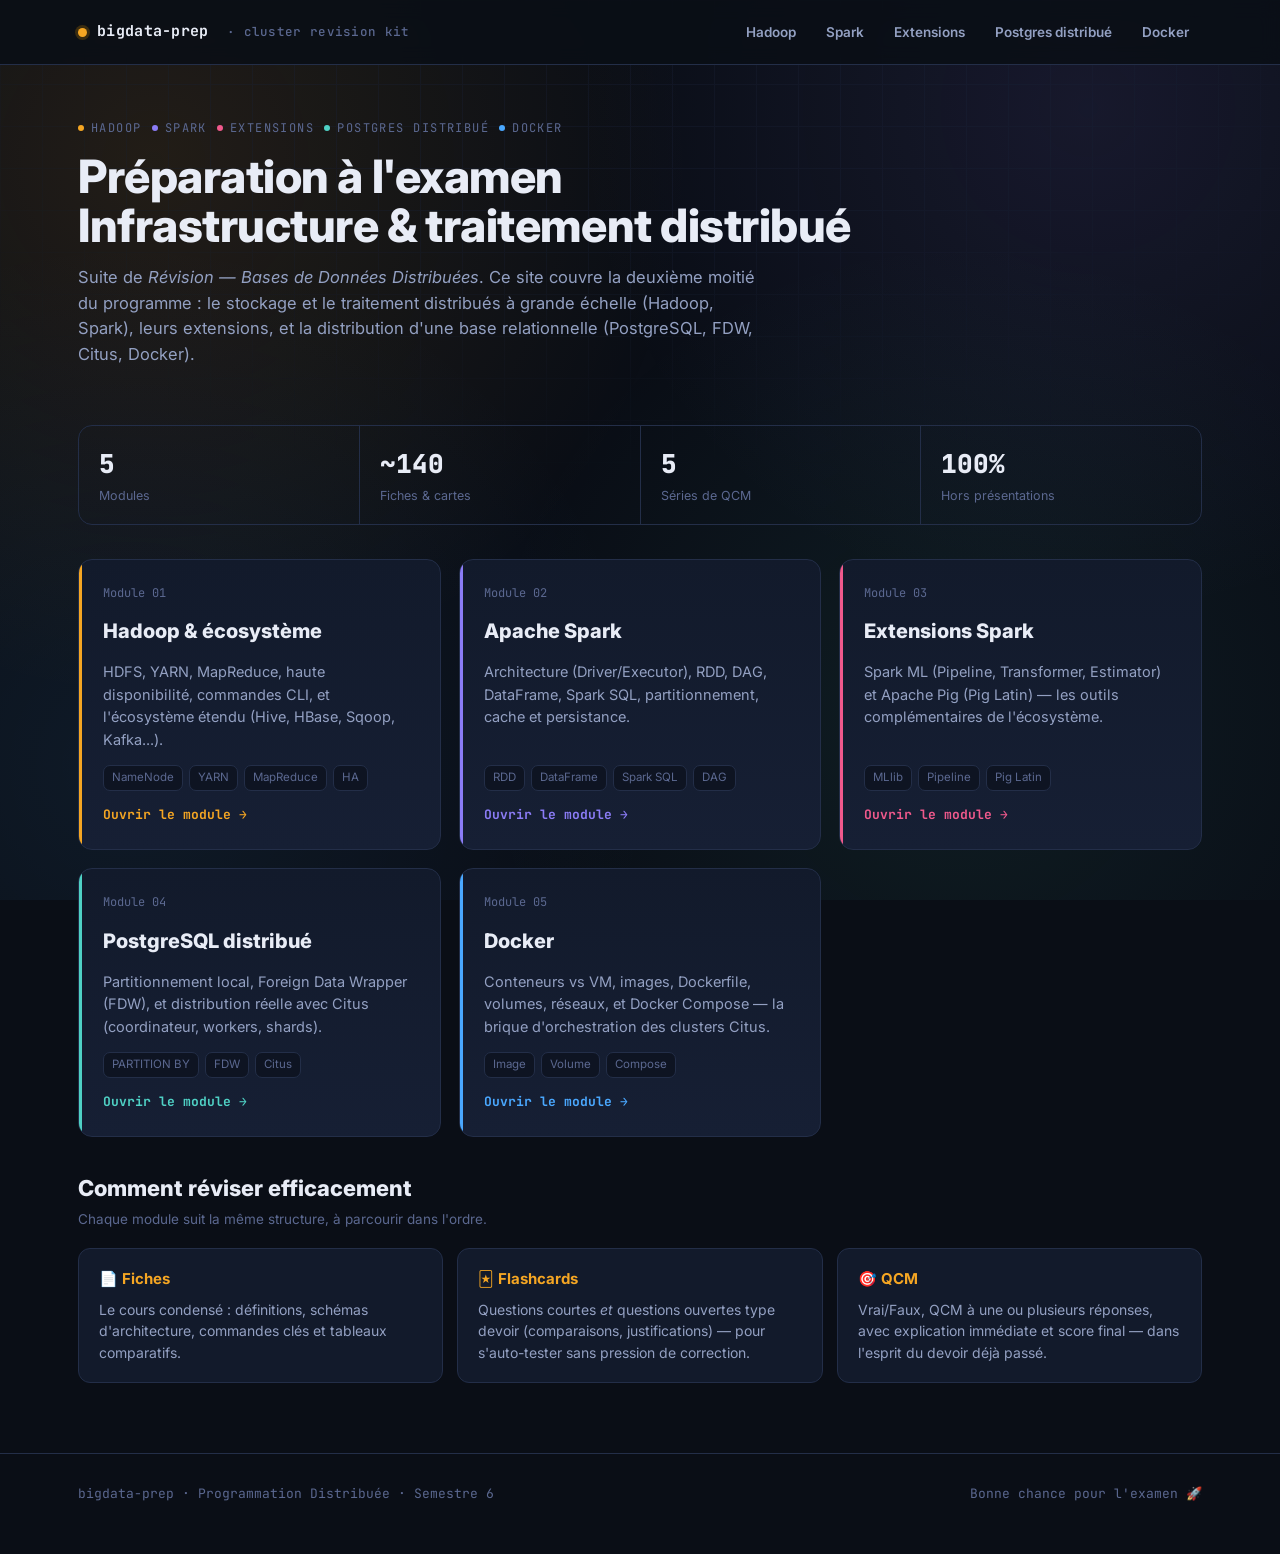
==== index.html @ 8fd40cf9 "first commit" ====
<!DOCTYPE html>
<html lang="fr">
<head>
<meta charset="UTF-8">
<meta name="viewport" content="width=device-width, initial-scale=1.0">
<title>bigdata-prep — Révision Infrastructure Big Data</title>
<link rel="stylesheet" href="style.css">
</head>
<body>
<div class="node-field"></div>

<header class="topbar">
  <div class="wrap">
    <div class="brand"><span class="dot"></span>bigdata-prep<small>&nbsp;· cluster revision kit</small></div>
    <nav class="nav-links">
      <a href="hadoop.html">Hadoop</a>
      <a href="spark.html">Spark</a>
      <a href="spark-extensions.html">Extensions</a>
      <a href="postgres-distribue.html">Postgres&nbsp;distribué</a>
      <a href="docker.html">Docker</a>
    </nav>
  </div>
</header>

<main class="wrap">
  <section class="page-hero">
    <div class="eyebrow">
      <span class="seg"><span class="dot" style="background:var(--hadoop)"></span>Hadoop</span>
      <span class="seg"><span class="dot" style="background:var(--spark)"></span>Spark</span>
      <span class="seg"><span class="dot" style="background:var(--ext)"></span>Extensions</span>
      <span class="seg"><span class="dot" style="background:var(--pg)"></span>Postgres distribué</span>
      <span class="seg"><span class="dot" style="background:var(--docker)"></span>Docker</span>
    </div>
    <h1 class="page-title">Préparation à l'examen<br>Infrastructure &amp; traitement distribué</h1>
    <p class="page-sub">
      Suite de <i>Révision — Bases de Données Distribuées</i>. Ce site couvre la deuxième moitié du programme :
      le stockage et le traitement distribués à grande échelle (Hadoop, Spark), leurs extensions,
      et la distribution d'une base relationnelle (PostgreSQL, FDW, Citus, Docker).
    </p>
  </section>

  <section class="stat-strip">
    <div class="stat"><div class="n">5</div><div class="l">Modules</div></div>
    <div class="stat"><div class="n">~140</div><div class="l">Fiches &amp; cartes</div></div>
    <div class="stat"><div class="n">5</div><div class="l">Séries de QCM</div></div>
    <div class="stat"><div class="n">100%</div><div class="l">Hors présentations</div></div>
  </section>

  <section class="module-grid">

    <a class="module-card" data-mod="hadoop" href="hadoop.html">
      <div class="accent-bar"></div>
      <div class="num">Module 01</div>
      <h3>Hadoop &amp; écosystème</h3>
      <p>HDFS, YARN, MapReduce, haute disponibilité, commandes CLI, et l'écosystème étendu (Hive, HBase, Sqoop, Kafka...).</p>
      <div class="tags">
        <span class="tag">NameNode</span><span class="tag">YARN</span><span class="tag">MapReduce</span><span class="tag">HA</span>
      </div>
      <div class="go">Ouvrir le module →</div>
    </a>

    <a class="module-card" data-mod="spark" href="spark.html">
      <div class="accent-bar"></div>
      <div class="num">Module 02</div>
      <h3>Apache Spark</h3>
      <p>Architecture (Driver/Executor), RDD, DAG, DataFrame, Spark SQL, partitionnement, cache et persistance.</p>
      <div class="tags">
        <span class="tag">RDD</span><span class="tag">DataFrame</span><span class="tag">Spark SQL</span><span class="tag">DAG</span>
      </div>
      <div class="go">Ouvrir le module →</div>
    </a>

    <a class="module-card" data-mod="ext" href="spark-extensions.html">
      <div class="accent-bar"></div>
      <div class="num">Module 03</div>
      <h3>Extensions Spark</h3>
      <p>Spark ML (Pipeline, Transformer, Estimator) et Apache Pig (Pig Latin) — les outils complémentaires de l'écosystème.</p>
      <div class="tags">
        <span class="tag">MLlib</span><span class="tag">Pipeline</span><span class="tag">Pig Latin</span>
      </div>
      <div class="go">Ouvrir le module →</div>
    </a>

    <a class="module-card" data-mod="pg" href="postgres-distribue.html">
      <div class="accent-bar"></div>
      <div class="num">Module 04</div>
      <h3>PostgreSQL distribué</h3>
      <p>Partitionnement local, Foreign Data Wrapper (FDW), et distribution réelle avec Citus (coordinateur, workers, shards).</p>
      <div class="tags">
        <span class="tag">PARTITION BY</span><span class="tag">FDW</span><span class="tag">Citus</span>
      </div>
      <div class="go">Ouvrir le module →</div>
    </a>

    <a class="module-card" data-mod="docker" href="docker.html">
      <div class="accent-bar"></div>
      <div class="num">Module 05</div>
      <h3>Docker</h3>
      <p>Conteneurs vs VM, images, Dockerfile, volumes, réseaux, et Docker Compose — la brique d'orchestration des clusters Citus.</p>
      <div class="tags">
        <span class="tag">Image</span><span class="tag">Volume</span><span class="tag">Compose</span>
      </div>
      <div class="go">Ouvrir le module →</div>
    </a>

  </section>

  <section class="fiche-section">
    <h2>Comment réviser efficacement</h2>
    <p class="desc">Chaque module suit la même structure, à parcourir dans l'ordre.</p>
    <div class="card-grid">
      <div class="def-card">
        <h4>📄 Fiches</h4>
        <p>Le cours condensé : définitions, schémas d'architecture, commandes clés et tableaux comparatifs.</p>
      </div>
      <div class="def-card">
        <h4>🃏 Flashcards</h4>
        <p>Questions courtes <i>et</i> questions ouvertes type devoir (comparaisons, justifications) — pour s'auto-tester sans pression de correction.</p>
      </div>
      <div class="def-card">
        <h4>🎯 QCM</h4>
        <p>Vrai/Faux, QCM à une ou plusieurs réponses, avec explication immédiate et score final — dans l'esprit du devoir déjà passé.</p>
      </div>
    </div>
  </section>
</main>

<footer>
  <div class="wrap">
    <p>bigdata-prep · Programmation Distribuée · Semestre 6</p>
    <p>Bonne chance pour l'examen 🚀</p>
  </div>
</footer>

</body>
</html>
---- style.css ----
/* ============================================================
   bigdata-prep — identité "control room" d'un cluster distribué
   ============================================================ */

@import url('https://fonts.googleapis.com/css2?family=JetBrains+Mono:wght@400;500;600;700;800&family=Inter:wght@400;500;600;700;800&display=swap');

:root{
  --bg:            #0a0e16;
  --bg-soft:       #0e1422;
  --panel:         #121a2b;
  --panel-2:       #161f34;
  --line:          #232e48;
  --line-soft:     #1a2338;
  --text:          #e8ecf6;
  --text-dim:      #93a0c2;
  --text-faint:    #5b6890;

  /* couleurs "shard" par module */
  --hadoop:   #f5a623;   /* amber / elephant */
  --hadoop-d: #3a2c10;
  --spark:    #8b7cf6;   /* violet / spark */
  --spark-d:  #241d40;
  --ext:      #f0598c;   /* rose / extensions */
  --ext-d:    #3a1726;
  --pg:       #4fd1c5;   /* teal / postgres-citus */
  --pg-d:     #0f2e2c;
  --docker:   #4aa8ff;   /* bleu / docker */
  --docker-d: #102338;

  --ok:    #3ddc97;
  --ko:    #ff6b6b;

  --radius: 14px;
  --mono: 'JetBrains Mono', monospace;
  --sans: 'Inter', system-ui, sans-serif;
}

*{ box-sizing:border-box; }
html{ scroll-behavior:smooth; }
body{
  margin:0;
  background:var(--bg);
  color:var(--text);
  font-family:var(--sans);
  line-height:1.55;
  -webkit-font-smoothing:antialiased;
}

/* --- fond "node map" : grille de points connectés, discret --- */
.node-field{
  position:fixed; inset:0; z-index:0; pointer-events:none;
  background-image:
    radial-gradient(circle at 12% 18%, rgba(245,166,35,.10) 0, transparent 40%),
    radial-gradient(circle at 85% 12%, rgba(139,124,246,.10) 0, transparent 38%),
    radial-gradient(circle at 75% 80%, rgba(79,209,197,.08) 0, transparent 40%),
    radial-gradient(circle at 10% 85%, rgba(74,168,255,.08) 0, transparent 38%);
}
.node-field::before{
  content:"";
  position:absolute; inset:0;
  background-image:
    linear-gradient(var(--line-soft) 1px, transparent 1px),
    linear-gradient(90deg, var(--line-soft) 1px, transparent 1px);
  background-size: 42px 42px;
  opacity:.35;
  mask-image: radial-gradient(ellipse 80% 60% at 50% 0%, #000 40%, transparent 90%);
}

a{ color:inherit; text-decoration:none; }
.wrap{ max-width:1180px; margin:0 auto; padding:0 28px; position:relative; z-index:1; }

/* ---------- topbar ---------- */
.topbar{
  position:sticky; top:0; z-index:50;
  background:rgba(10,14,22,.86);
  backdrop-filter:blur(10px);
  border-bottom:1px solid var(--line);
}
.topbar .wrap{ display:flex; align-items:center; justify-content:space-between; height:64px; }
.brand{ display:flex; align-items:center; gap:10px; font-family:var(--mono); font-weight:700; font-size:15px; letter-spacing:.02em; }
.brand .dot{ width:9px; height:9px; border-radius:50%; background:var(--hadoop); box-shadow:0 0 0 3px var(--hadoop-d); }
.brand small{ color:var(--text-faint); font-weight:500; }
.nav-links{ display:flex; gap:4px; flex-wrap:wrap; }
.nav-links a{
  font-size:13.5px; font-weight:600; color:var(--text-dim);
  padding:8px 12px; border-radius:9px; transition:.15s;
  border:1px solid transparent;
}
.nav-links a:hover{ color:var(--text); background:var(--panel); border-color:var(--line); }
.nav-links a.active{ color:var(--bg); background:var(--text); }

/* ---------- hero / page header ---------- */
.page-hero{ padding:54px 0 30px; }
.eyebrow{
  font-family:var(--mono); font-size:12px; letter-spacing:.12em; text-transform:uppercase;
  color:var(--text-faint); display:flex; align-items:center; gap:10px; margin-bottom:14px;
}
.eyebrow .seg{ display:flex; align-items:center; gap:7px; }
.eyebrow .seg .dot{ width:6px; height:6px; border-radius:50%; }
h1.page-title{
  font-size:clamp(30px,4.4vw,46px); line-height:1.08; margin:0 0 14px;
  font-weight:800; letter-spacing:-0.01em;
}
.page-sub{ color:var(--text-dim); font-size:16.5px; max-width:680px; margin:0; }

/* ---------- module chip / accent system ---------- */
.chip{
  display:inline-flex; align-items:center; gap:6px;
  font-family:var(--mono); font-size:11.5px; font-weight:700; letter-spacing:.04em;
  padding:5px 10px; border-radius:999px; text-transform:uppercase;
}
[data-mod="hadoop"]  .chip, .chip.hadoop  { background:var(--hadoop-d); color:var(--hadoop); }
[data-mod="spark"]   .chip, .chip.spark   { background:var(--spark-d);  color:var(--spark); }
[data-mod="ext"]     .chip, .chip.ext     { background:var(--ext-d);    color:var(--ext); }
[data-mod="pg"]      .chip, .chip.pg      { background:var(--pg-d);     color:var(--pg); }
[data-mod="docker"]  .chip, .chip.docker  { background:var(--docker-d); color:var(--docker); }

/* ---------- module cards (accueil) ---------- */
.module-grid{ display:grid; grid-template-columns:repeat(auto-fit,minmax(290px,1fr)); gap:18px; margin:34px 0; }
.module-card{
  position:relative; overflow:hidden;
  background:linear-gradient(180deg,var(--panel),var(--panel-2));
  border:1px solid var(--line); border-radius:var(--radius);
  padding:24px; transition:.2s; display:flex; flex-direction:column; gap:14px;
}
.module-card:hover{ transform:translateY(-3px); border-color:var(--accent,var(--line)); box-shadow:0 14px 30px -16px rgba(0,0,0,.6); }
.module-card .num{ font-family:var(--mono); font-size:12px; color:var(--text-faint); }
.module-card h3{ font-size:20px; margin:0; font-weight:800; }
.module-card p{ color:var(--text-dim); font-size:14.5px; margin:0; flex:1; }
.module-card .tags{ display:flex; flex-wrap:wrap; gap:6px; }
.module-card .tag{ font-size:11.5px; color:var(--text-faint); background:var(--bg-soft); border:1px solid var(--line); padding:3px 8px; border-radius:7px; }
.module-card .go{ font-family:var(--mono); font-size:13px; font-weight:700; display:flex; align-items:center; gap:6px; }
.module-card[data-mod="hadoop"]{ --accent:var(--hadoop); }
.module-card[data-mod="spark"]{ --accent:var(--spark); }
.module-card[data-mod="ext"]{ --accent:var(--ext); }
.module-card[data-mod="pg"]{ --accent:var(--pg); }
.module-card[data-mod="docker"]{ --accent:var(--docker); }
.module-card[data-mod] .go{ color:var(--accent); }
.module-card .accent-bar{ position:absolute; left:0; top:0; bottom:0; width:3px; background:var(--accent); }

/* ---------- stat strip ---------- */
.stat-strip{ display:flex; gap:0; border:1px solid var(--line); border-radius:var(--radius); overflow:hidden; margin:28px 0; }
.stat{ flex:1; padding:18px 20px; border-right:1px solid var(--line); }
.stat:last-child{ border-right:none; }
.stat .n{ font-family:var(--mono); font-size:26px; font-weight:800; }
.stat .l{ color:var(--text-faint); font-size:12.5px; margin-top:2px; }

/* ---------- tabs (Fiches / Flashcards / QCM) ---------- */
.tabs{ display:flex; gap:8px; margin:36px 0 22px; border-bottom:1px solid var(--line); padding-bottom:0; flex-wrap:wrap; }
.tab-btn{
  font-family:var(--mono); font-size:13.5px; font-weight:700; color:var(--text-dim);
  background:none; border:none; padding:12px 16px; cursor:pointer;
  border-bottom:2px solid transparent; transition:.15s; display:flex; align-items:center; gap:8px;
}
.tab-btn:hover{ color:var(--text); }
.tab-btn.active{ color:var(--text); border-bottom-color:var(--accent,var(--hadoop)); }
.tab-panel{ display:none; }
.tab-panel.active{ display:block; animation:fadein .25s ease; }
@keyframes fadein{ from{opacity:0; transform:translateY(4px);} to{opacity:1; transform:none;} }

/* ---------- fiches ---------- */
.fiche-section{ margin-bottom:40px; }
.fiche-section h2{
  font-size:22px; font-weight:800; margin:0 0 4px; display:flex; align-items:center; gap:10px;
}
.fiche-section .desc{ color:var(--text-faint); font-size:13.5px; margin:0 0 18px; }
.card-grid{ display:grid; grid-template-columns:repeat(auto-fit,minmax(280px,1fr)); gap:14px; }
.def-card{
  background:var(--panel); border:1px solid var(--line); border-radius:12px; padding:18px 20px;
}
.def-card h4{ margin:0 0 8px; font-size:15px; font-weight:700; color:var(--accent,var(--hadoop)); display:flex; align-items:center; gap:8px; }
.def-card p, .def-card li{ font-size:14px; color:var(--text-dim); margin:0; }
.def-card ul{ margin:6px 0 0; padding-left:18px; display:flex; flex-direction:column; gap:5px; }
.def-card.wide{ grid-column:1/-1; }
.def-card .badge-row{ display:flex; gap:6px; flex-wrap:wrap; margin-top:10px; }
.mini-badge{ font-family:var(--mono); font-size:10.5px; background:var(--bg-soft); border:1px solid var(--line); padding:2px 7px; border-radius:6px; color:var(--text-faint); }

.warn-box{
  border:1px solid #4a3210; background:#1c1206; border-radius:12px; padding:14px 18px; margin:14px 0;
  font-size:13.5px; color:#f4c673; display:flex; gap:10px;
}
.warn-box b{ color:#ffd98a; }

table.fiche-table{ width:100%; border-collapse:collapse; font-size:13.5px; margin:8px 0; }
table.fiche-table th, table.fiche-table td{ text-align:left; padding:9px 12px; border-bottom:1px solid var(--line); }
table.fiche-table th{ color:var(--text-faint); font-family:var(--mono); font-size:11.5px; text-transform:uppercase; letter-spacing:.04em; }
table.fiche-table td{ color:var(--text-dim); }
table.fiche-table tr:last-child td{ border-bottom:none; }

pre.code-block{
  background:#070a11; border:1px solid var(--line); border-radius:10px; padding:14px 16px;
  font-family:var(--mono); font-size:12.5px; line-height:1.6; overflow-x:auto; color:#cdd6ee;
  margin:10px 0;
}
pre.code-block .c{ color:#5b6890; }
pre.code-block .k{ color:#8b7cf6; }
pre.code-block .s{ color:#3ddc97; }
pre.code-block .f{ color:#f5a623; }

/* ---------- flashcards ---------- */
.fc-toolbar{ display:flex; justify-content:space-between; align-items:center; gap:14px; margin-bottom:18px; flex-wrap:wrap; }
.fc-progress{ font-family:var(--mono); font-size:13px; color:var(--text-faint); }
.fc-btn{
  font-family:var(--mono); font-size:13px; font-weight:700; color:var(--text);
  background:var(--panel); border:1px solid var(--line); padding:9px 14px; border-radius:9px; cursor:pointer; transition:.15s;
  display:flex; align-items:center; gap:6px;
}
.fc-btn:hover{ background:var(--panel-2); border-color:var(--accent,var(--hadoop)); }
.fc-stage{ display:flex; flex-direction:column; align-items:center; gap:18px; }
.flashcard{
  width:100%; max-width:620px; min-height:260px; perspective:1400px; cursor:pointer;
}
.flashcard-inner{
  position:relative; width:100%; height:100%; min-height:260px; transition:transform .5s cubic-bezier(.4,.2,.2,1);
  transform-style:preserve-3d;
}
.flashcard.flipped .flashcard-inner{ transform:rotateY(180deg); }
.fc-face{
  position:absolute; inset:0; backface-visibility:hidden;
  border-radius:16px; border:1px solid var(--line);
  display:flex; flex-direction:column; justify-content:center; align-items:center; text-align:center;
  padding:34px; background:linear-gradient(165deg,var(--panel),var(--panel-2));
}
.fc-face .fc-tag{ position:absolute; top:16px; left:16px; }
.fc-face .fc-hint{ position:absolute; bottom:16px; font-family:var(--mono); font-size:11px; color:var(--text-faint); }
.fc-face p{ font-size:17px; font-weight:600; margin:0; line-height:1.5; }
.fc-face.back{ transform:rotateY(180deg); }
.fc-face.back p{ font-size:14.5px; font-weight:500; color:var(--text-dim); text-align:left; }
.fc-nav{ display:flex; gap:10px; align-items:center; }
.fc-nav .count{ font-family:var(--mono); font-size:13px; color:var(--text-faint); min-width:60px; text-align:center; }

/* ---------- QCM amélioré ---------- */
.qcm-head{ display:flex; justify-content:space-between; align-items:flex-end; gap:20px; flex-wrap:wrap; margin-bottom:18px; }
.qcm-meter{ flex:1; min-width:220px; }
.qcm-bar{ height:8px; border-radius:999px; background:var(--bg-soft); border:1px solid var(--line); overflow:hidden; }
.qcm-bar-fill{ height:100%; background:linear-gradient(90deg,var(--accent,var(--hadoop)),#fff2); border-radius:999px; transition:width .3s; }
.qcm-meter-label{ font-family:var(--mono); font-size:12px; color:var(--text-faint); margin-top:6px; display:flex; justify-content:space-between; }
.qcm-score-pill{
  font-family:var(--mono); font-weight:700; font-size:13px; padding:8px 14px; border-radius:10px;
  background:var(--panel); border:1px solid var(--line); white-space:nowrap;
}
.qcm-card{
  background:linear-gradient(165deg,var(--panel),var(--panel-2)); border:1px solid var(--line); border-radius:16px; padding:30px;
}
.qcm-kind{ font-family:var(--mono); font-size:11px; text-transform:uppercase; letter-spacing:.08em; color:var(--text-faint); margin-bottom:10px; }
.qcm-q{ font-size:18px; font-weight:700; margin:0 0 22px; line-height:1.45; }
.qcm-opts{ display:flex; flex-direction:column; gap:10px; }
.qcm-opt{
  text-align:left; background:var(--bg-soft); border:1px solid var(--line); border-radius:11px;
  padding:13px 16px; font-size:14.5px; color:var(--text); cursor:pointer; transition:.15s;
  display:flex; align-items:center; gap:10px;
}
.qcm-opt:hover{ border-color:var(--accent,var(--hadoop)); }
.qcm-opt .mark{ width:20px; height:20px; border-radius:6px; border:1px solid var(--line-soft); flex-shrink:0; display:flex; align-items:center; justify-content:center; font-size:12px; }
.qcm-opt.tf{ flex:1; justify-content:center; text-align:center; }
.qcm-opts.tf-row{ flex-direction:row; }
.qcm-opt.correct{ border-color:var(--ok); background:#0d2419; }
.qcm-opt.correct .mark{ background:var(--ok); border-color:var(--ok); color:#06150d; }
.qcm-opt.wrong{ border-color:var(--ko); background:#2a1212; }
.qcm-opt.wrong .mark{ background:var(--ko); border-color:var(--ko); color:#2a0606; }
.qcm-opt.disabled{ cursor:default; }
.qcm-opt.muted{ opacity:.5; }
.qcm-explain{
  margin-top:18px; padding:14px 16px; border-radius:11px; font-size:13.5px; line-height:1.55;
  background:var(--bg-soft); border:1px solid var(--line); color:var(--text-dim); display:none;
}
.qcm-explain.show{ display:block; animation:fadein .2s ease; }
.qcm-explain b{ color:var(--text); }
.qcm-foot{ display:flex; justify-content:space-between; align-items:center; margin-top:22px; }
.qcm-next{
  font-family:var(--mono); font-weight:700; font-size:13.5px; background:var(--text); color:var(--bg);
  border:none; padding:11px 20px; border-radius:10px; cursor:pointer; opacity:0; pointer-events:none; transition:.2s;
}
.qcm-next.show{ opacity:1; pointer-events:auto; }
.qcm-result{ text-align:center; padding:48px 24px; }
.qcm-result .ring{ width:130px; height:130px; margin:0 auto 20px; border-radius:50%; display:flex; align-items:center; justify-content:center; font-family:var(--mono); font-size:28px; font-weight:800; border:6px solid var(--line); }
.qcm-result h3{ font-size:22px; margin:0 0 8px; }
.qcm-result p{ color:var(--text-dim); margin:0 0 24px; }

/* ---------- footer ---------- */
footer{ border-top:1px solid var(--line); margin-top:70px; padding:30px 0 50px; }
footer .wrap{ display:flex; justify-content:space-between; align-items:center; flex-wrap:wrap; gap:10px; }
footer p{ color:var(--text-faint); font-size:13px; margin:0; font-family:var(--mono); }

/* ---------- responsive ---------- */
@media (max-width:640px){
  .nav-links{ display:none; }
  .qcm-card{ padding:20px; }
  .qcm-head{ flex-direction:column; align-items:stretch; }
}
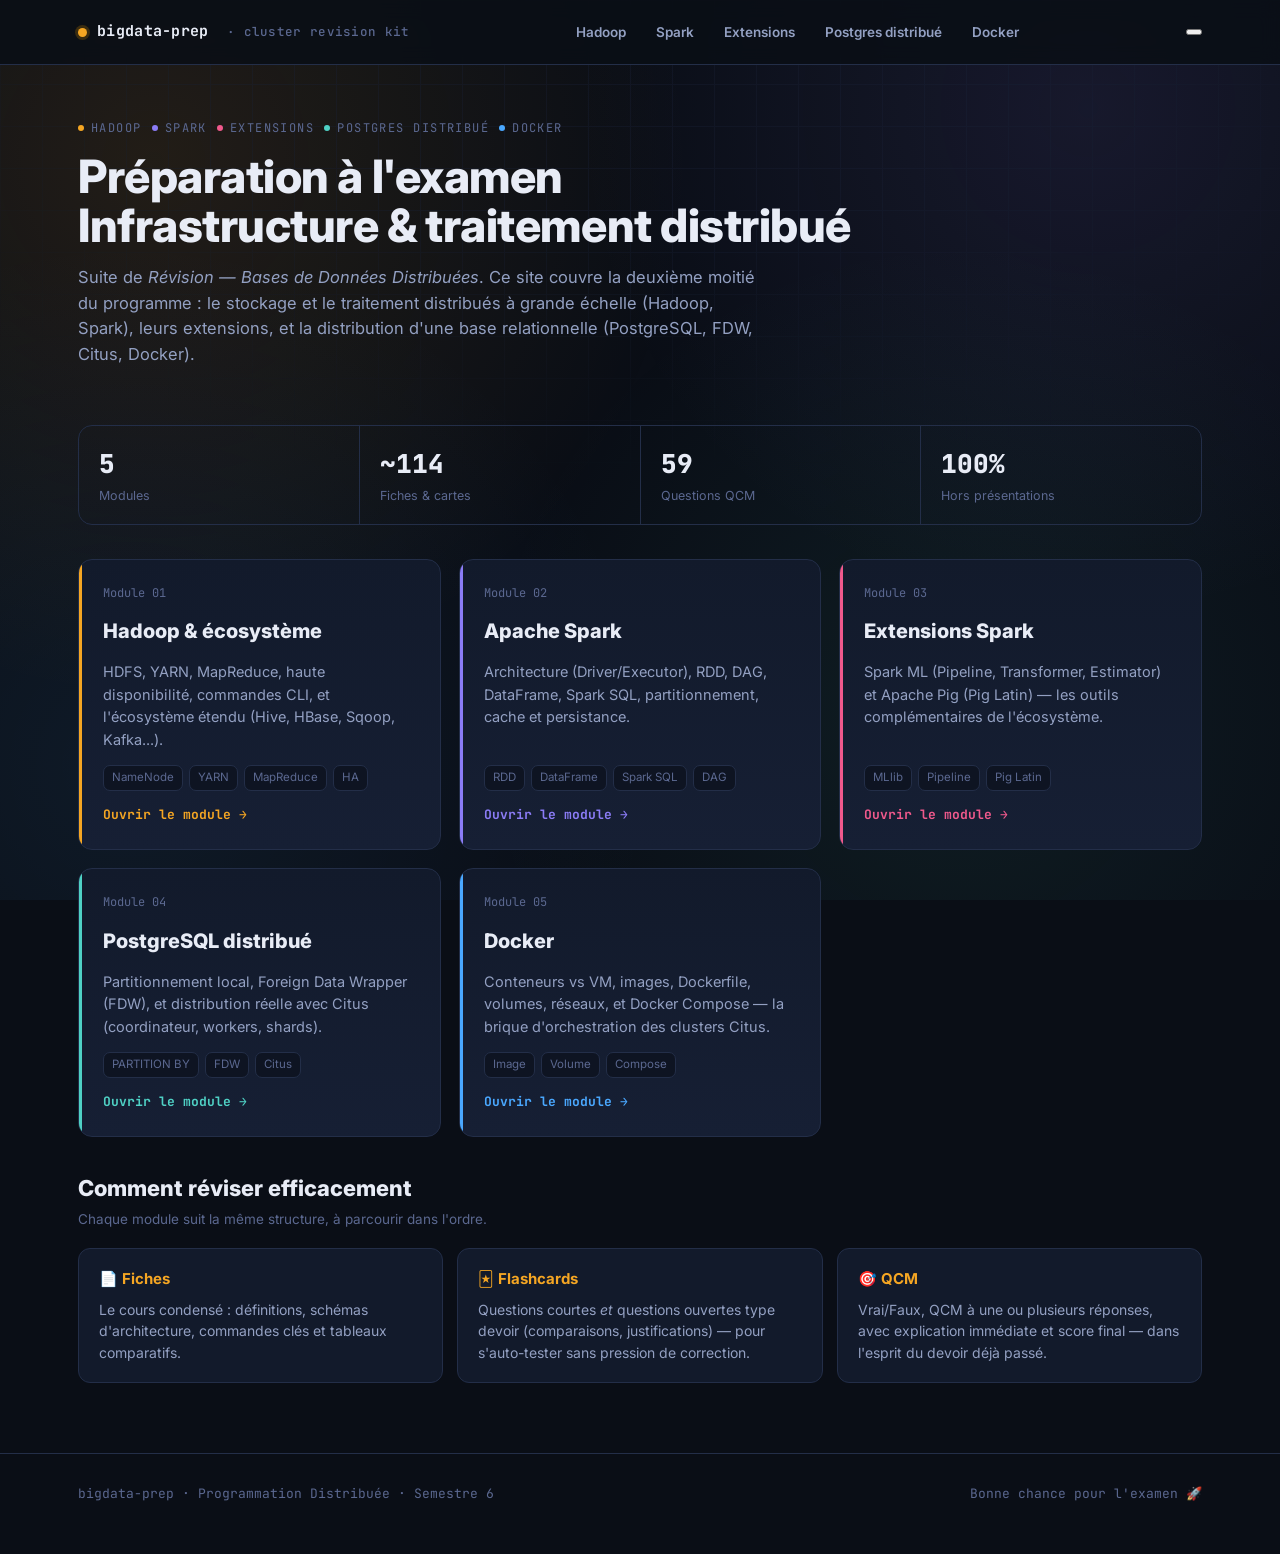
==== commit 64017bd3: "update file : responsive problem solved" ====
--- a/index.html
+++ b/index.html
@@ -12,13 +12,14 @@
 <header class="topbar">
   <div class="wrap">
     <div class="brand"><span class="dot"></span>bigdata-prep<small>&nbsp;· cluster revision kit</small></div>
-    <nav class="nav-links">
+    <nav class="nav-links" id="main-nav">
       <a href="hadoop.html">Hadoop</a>
       <a href="spark.html">Spark</a>
       <a href="spark-extensions.html">Extensions</a>
       <a href="postgres-distribue.html">Postgres&nbsp;distribué</a>
       <a href="docker.html">Docker</a>
     </nav>
+  <button class="hamburger" id="ham" aria-label="Menu" onclick="toggleNav(this)"><span></span><span></span><span></span></button>
   </div>
 </header>
 
@@ -41,8 +42,8 @@
 
   <section class="stat-strip">
     <div class="stat"><div class="n">5</div><div class="l">Modules</div></div>
-    <div class="stat"><div class="n">~140</div><div class="l">Fiches &amp; cartes</div></div>
-    <div class="stat"><div class="n">5</div><div class="l">Séries de QCM</div></div>
+    <div class="stat"><div class="n">~114</div><div class="l">Fiches &amp; cartes</div></div>
+    <div class="stat"><div class="n">59</div><div class="l">Questions QCM</div></div>
     <div class="stat"><div class="n">100%</div><div class="l">Hors présentations</div></div>
   </section>
 
@@ -132,5 +133,20 @@
   </div>
 </footer>
 
+<script>
+function toggleNav(btn){
+  btn.classList.toggle('open');
+  document.getElementById('main-nav').classList.toggle('open');
+}
+document.addEventListener('DOMContentLoaded',function(){
+  var links = document.querySelectorAll('#main-nav a');
+  links.forEach(function(a){
+    a.addEventListener('click',function(){
+      document.getElementById('main-nav').classList.remove('open');
+      document.getElementById('ham').classList.remove('open');
+    });
+  });
+});
+</script>
 </body>
 </html>
--- a/style.css
+++ b/style.css
@@ -282,9 +282,164 @@
 footer .wrap{ display:flex; justify-content:space-between; align-items:center; flex-wrap:wrap; gap:10px; }
 footer p{ color:var(--text-faint); font-size:13px; margin:0; font-family:var(--mono); }
 
-/* ---------- responsive ---------- */
+/* ============================================================
+   RESPONSIVE — mobile-first, couverture complète
+   ============================================================ */
+
+/* --- Tablette (≤900px) --- */
+@media (max-width:900px){
+  .wrap{ padding:0 18px; }
+
+  /* topbar : logo + liens réduits */
+  .topbar .wrap{ height:56px; }
+  .nav-links a{ font-size:12.5px; padding:7px 9px; }
+  .brand small{ display:none; }
+
+  /* Hero */
+  .page-hero{ padding:36px 0 20px; }
+  h1.page-title{ font-size:clamp(24px,5vw,36px); }
+  .page-sub{ font-size:15px; }
+
+  /* Grilles → 2 colonnes max */
+  .module-grid{ grid-template-columns:repeat(auto-fit,minmax(240px,1fr)); gap:14px; }
+  .card-grid{ grid-template-columns:1fr 1fr; }
+
+  /* Stat strip */
+  .stat-strip{ flex-wrap:wrap; }
+  .stat{ min-width:50%; border-bottom:1px solid var(--line); }
+  .stat:last-child{ border-right:none; }
+
+  /* QCM */
+  .qcm-head{ flex-direction:column; align-items:stretch; gap:10px; }
+  .qcm-card{ padding:22px 18px; }
+  .qcm-q{ font-size:16px; }
+
+  /* Tables : scroll horizontal */
+  .fiche-table{ display:block; overflow-x:auto; white-space:nowrap; }
+
+  /* Code blocks */
+  pre.code-block{ font-size:11.5px; }
+}
+
+/* --- Mobile (≤640px) --- */
 @media (max-width:640px){
+  .wrap{ padding:0 14px; }
+
+  /* ---- Topbar : hamburger ---- */
+  .topbar .wrap{ height:52px; justify-content:space-between; }
+  .brand{ font-size:13.5px; }
   .nav-links{ display:none; }
-  .qcm-card{ padding:20px; }
-  .qcm-head{ flex-direction:column; align-items:stretch; }
-}
+  .nav-links.open{
+    display:flex; flex-direction:column; gap:4px;
+    position:fixed; top:52px; left:0; right:0; z-index:99;
+    background:rgba(10,14,22,.97);
+    backdrop-filter:blur(12px);
+    border-bottom:1px solid var(--line);
+    padding:12px 14px 16px;
+  }
+  .nav-links.open a{ font-size:14px; padding:10px 12px; border-radius:9px; }
+  .hamburger{
+    display:flex; flex-direction:column; justify-content:center; gap:5px;
+    width:36px; height:36px; cursor:pointer; padding:4px;
+    background:var(--panel); border:1px solid var(--line); border-radius:9px;
+  }
+  .hamburger span{
+    display:block; height:2px; background:var(--text-dim); border-radius:2px; transition:.2s;
+  }
+  .hamburger.open span:nth-child(1){ transform:translateY(7px) rotate(45deg); }
+  .hamburger.open span:nth-child(2){ opacity:0; }
+  .hamburger.open span:nth-child(3){ transform:translateY(-7px) rotate(-45deg); }
+
+  /* ---- Hero ---- */
+  .page-hero{ padding:28px 0 16px; }
+  h1.page-title{ font-size:clamp(22px,7vw,30px); line-height:1.12; }
+  .page-sub{ font-size:14px; }
+  .eyebrow{ flex-wrap:wrap; gap:8px; }
+
+  /* ---- Stat strip : 2 par ligne ---- */
+  .stat-strip{ flex-wrap:wrap; border-radius:10px; }
+  .stat{ flex:0 0 50%; border-right:none; border-bottom:1px solid var(--line); padding:14px 16px; }
+  .stat:nth-child(odd){ border-right:1px solid var(--line); }
+  .stat:last-child, .stat:nth-last-child(2):nth-child(odd){ border-bottom:none; }
+  .stat .n{ font-size:22px; }
+
+  /* ---- Module cards : pleine largeur ---- */
+  .module-grid{ grid-template-columns:1fr; gap:12px; margin:20px 0; }
+  .module-card{ padding:18px; }
+  .module-card h3{ font-size:17px; }
+  .module-card p{ font-size:13.5px; }
+
+  /* ---- Tabs ---- */
+  .tabs{ gap:4px; margin:24px 0 16px; overflow-x:auto; flex-wrap:nowrap; padding-bottom:2px; }
+  .tab-btn{ font-size:12.5px; padding:10px 12px; white-space:nowrap; }
+
+  /* ---- Fiches ---- */
+  .card-grid{ grid-template-columns:1fr; gap:10px; }
+  .def-card{ padding:14px 16px; }
+  .def-card h4{ font-size:14px; }
+  .def-card p, .def-card li{ font-size:13.5px; }
+  .def-card.wide{ grid-column:1; }
+  .fiche-section h2{ font-size:18px; }
+  .fiche-section .desc{ font-size:13px; }
+
+  /* ---- Tables : scroll horizontal ---- */
+  .fiche-table{ display:block; overflow-x:auto; -webkit-overflow-scrolling:touch; }
+  .fiche-table th, .fiche-table td{ font-size:12.5px; padding:8px 10px; white-space:nowrap; }
+
+  /* ---- Code blocks ---- */
+  pre.code-block{
+    font-size:11px;
+    padding:12px 13px;
+    border-radius:8px;
+    overflow-x:auto;
+    -webkit-overflow-scrolling:touch;
+  }
+
+  /* ---- Warn box ---- */
+  .warn-box{ font-size:13px; padding:12px 14px; }
+
+  /* ---- Flashcards ---- */
+  .fc-toolbar{ flex-direction:column; align-items:flex-start; gap:10px; }
+  .flashcard{ max-width:100%; }
+  .fc-face{ padding:24px 18px; min-height:220px; }
+  .fc-face p{ font-size:15px; }
+  .fc-face.back p{ font-size:13.5px; }
+  .fc-nav{ gap:8px; }
+  .fc-btn{ font-size:12px; padding:8px 11px; }
+  .count{ font-size:12px; }
+
+  /* ---- QCM ---- */
+  .qcm-head{ flex-direction:column; align-items:stretch; gap:10px; }
+  .qcm-card{ padding:18px 14px; border-radius:12px; }
+  .qcm-kind{ font-size:10.5px; }
+  .qcm-q{ font-size:15px; margin-bottom:16px; }
+  .qcm-opt{ font-size:13.5px; padding:11px 13px; border-radius:9px; }
+  .qcm-opts.tf-row{ flex-direction:row; }
+  .qcm-explain{ font-size:13px; padding:12px 13px; }
+  .qcm-next{ font-size:13px; padding:10px 16px; }
+  .qcm-score-pill{ font-size:12px; padding:7px 12px; }
+  .qcm-result{ padding:32px 16px; }
+  .qcm-result .ring{ width:100px; height:100px; font-size:22px; }
+  .qcm-result h3{ font-size:18px; }
+  .qcm-meter-label{ font-size:11px; }
+
+  /* ---- Footer ---- */
+  footer{ padding:20px 0 36px; }
+  footer .wrap{ flex-direction:column; align-items:flex-start; gap:6px; }
+
+  /* ---- Mini badges ---- */
+  .badge-row{ gap:5px; }
+  .mini-badge{ font-size:10px; padding:2px 6px; }
+
+  /* ---- Chip ---- */
+  .chip{ font-size:10.5px; padding:4px 9px; }
+}
+
+/* --- Très petit mobile (≤380px) --- */
+@media (max-width:380px){
+  .wrap{ padding:0 10px; }
+  h1.page-title{ font-size:20px; }
+  .qcm-opts.tf-row{ flex-direction:column; }
+  pre.code-block{ font-size:10px; }
+  .fc-face p{ font-size:14px; }
+}
